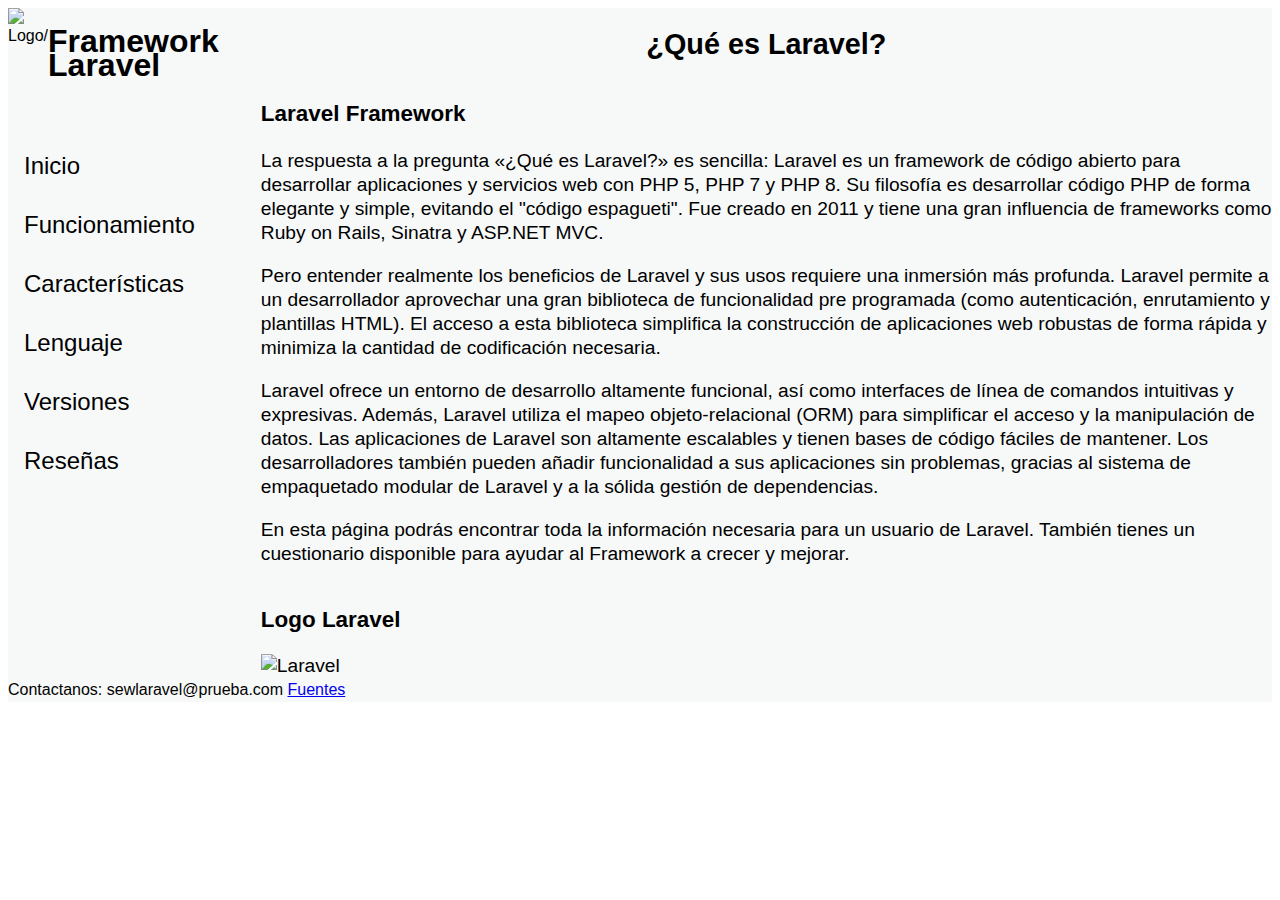
==== index.html @ 12976cb5 "Add files via upload" ====
<!DOCTYPE HTML>

<html lang="es">
<head>
    <!-- Datos que describen el documento -->
    <meta charset="UTF-8" />
    <meta name ="author" content ="Abel Busto Dopazo" />
    <meta name ="description" content ="Indice" />
    <meta name ="keywords" content ="Laravel, Framework"/>
    <meta name ="viewport" content ="width=device-width, initial-scale=1.0" />
    <title>Inicio</title>
    <link rel="stylesheet" type="text/css" href="estilo/estilo.css" />
	<link rel="stylesheet" type="text/css" href="estilo/layout.css" />
</head>

<body>
	<header>
		<h1> Framework Laravel </h1>
		<picture>
			<img src="multimedia/images/Logo.png" alt=Logo/>
		</picture>
	</header>
	
	<nav>
		<ul>
			<li><a title="inicio" href="index.html" accesskey="i" tabindex="1">Inicio</a></li>
			<li><a title="descripcion" href="funcionamiento.html" accesskey="d" tabindex="2">Funcionamiento</a></li>
			<li><a title="caracteristicas" href="caracteristicas.html" accesskey="c" tabindex="3">Características</a></li>
			<li><a title="lenguaje" href="lenguaje.html" accesskey="l" tabindex="4">Lenguaje</a></li>
			<li><a title="versiones" href="versiones.html" accesskey="v" tabindex="5">Versiones</a></li> 
			<li><a title="opinion"  href="opinion.html" accesskey="o" tabindex="6">Reseñas</a></li> 
		</ul>
	</nav>
	
	<article>
	
		<h2> ¿Qué es Laravel? </h2>
		
		<section>
			<h3>Laravel Framework</h3>
			<p> La respuesta a la pregunta «¿Qué es Laravel?» es sencilla: 
				Laravel es un framework de código abierto para desarrollar aplicaciones 
				y servicios web con PHP 5, PHP 7 y PHP 8. Su filosofía es desarrollar código PHP de forma elegante y simple, 
				evitando el "código espagueti". Fue creado en 2011 y tiene una gran influencia de frameworks como Ruby on Rails, Sinatra y ASP.NET MVC. </p>

			<p> Pero entender realmente los beneficios de Laravel y sus usos requiere una inmersión más profunda. 
				Laravel permite a un desarrollador aprovechar una gran biblioteca de funcionalidad pre programada 
				(como autenticación, enrutamiento y plantillas HTML). 
				El acceso a esta biblioteca simplifica la construcción de aplicaciones web robustas de forma rápida 
				y minimiza la cantidad de codificación necesaria.</p>
			<p>	Laravel ofrece un entorno de desarrollo altamente funcional, así como interfaces de línea de comandos 
				intuitivas y expresivas. Además, Laravel  utiliza el mapeo objeto-relacional (ORM) para simplificar el acceso y la manipulación de datos.			
				Las aplicaciones de Laravel son altamente escalables y tienen bases de código fáciles de mantener. 
				Los desarrolladores también pueden añadir funcionalidad a sus aplicaciones sin problemas, gracias al sistema de empaquetado modular de Laravel y a la sólida gestión de dependencias.</p>
				
			<p>	En esta página podrás encontrar toda la información necesaria para un usuario de Laravel.
				También tienes un cuestionario disponible para ayudar al Framework a crecer y mejorar. </p>
		</section>
		
		<section>
			<h3>Logo Laravel</h3>
			<img src="multimedia/images/Laravel.jpg" alt="Laravel"/>
		</section>
		
	</article>
	
    <footer>
		<a>Contactanos: sewlaravel@prueba.com</a>
		<a title="Fuentes" href="bibliografia.html">Fuentes</a>
    </footer>

</body>
</html>
---- estilo/estilo.css ----
/*Especificidad: 001*/
/************************
  Abel Busto Dopazo - UO284262
Descripción de estilos
************************/

nav ul li{
	text-decoration: none;
	padding: 1em;
}

nav ul{
	padding: 0;
	list-style:none;
}

article{
	font-size: 1.2em;
}

article h2{
	text-align: center;
}

body{
	line-height: 1.5em;
	font-family: Arial, Helvetica, sans-serif;
	font-size: 1em;
}

nav a:link {
    text-decoration:none;
}

nav, header, article, footer{
	background-color: #F7F9F9;
	color: black;
}
          
nav a:hover { 
	background: #D7DBDD; 
	color: inherit;
	padding: 1em 1em 1em 1em;
}  

table{
	display: inline-block;
	border-collapse: collapse;
	caption-side: bottom;
}

td, th, tr{
	border: black 1px solid;
	padding: 0.2em;
}

nav a{
	font-family:Arial, Helvetica, sans-serif;
	font-size: 1.5em;
	color: black;
	background-color: inherit;
}

article picture{
	object-fit:scale-down;
}

header{
	padding: 0em 3em 0em 0em;
}
---- estilo/layout.css ----
body {
  display: grid;
  grid-template-areas: 
    "h h h a a a a a a a a a a a a"
	"h h h a a a a a a a a a a a a"
	"n n n a a a a a a a a a a a a"
	"n n n a a a a a a a a a a a a"
	"n n n a a a a a a a a a a a a"
	"n n n a a a a a a a a a a a a"
	"n n n a a a a a a a a a a a a"
	"n n n a a a a a a a a a a a a"
	"n n n a a a a a a a a a a a a"
	"n n n a a a a a a a a a a a a"
	"n n n a a a a a a a a a a a a"
	"n n n a a a a a a a a a a a a"
	"n n n a a a a a a a a a a a a"
	"n n n a a a a a a a a a a a a"
	"n n n a a a a a a a a a a a a"
	"n n n a a a a a a a a a a a a"
	"n n n a a a a a a a a a a a a"
	"f f f f f f f f f f f f f f f";
  grid-template-columns: repeat(15,1fr);  
  
}

header{
	grid-area: h;
	display: grid;
  	grid-template-areas:
		"p p h1 h1 h1 h1"
		"p p h1 h1 h1 h1";
}

nav {
  grid-area: n;
}
article {
  grid-area: a;
  display: grid;
  grid-template-areas: 
  		"h1 h1 h1 h1 h1 h1 h1 h1 h1 h1 h1 h1"
		"s  s  s  s  s  s  s  s  s  s  s  s "
		"s  s  s  s  s  s  s  s  s  s  s  s "
		"s  s  s  s  s  s  s  s  s  s  s  s "
		"s  s  s  s  s  s  s  s  s  s  s  s "
		"s  s  s  s  s  s  s  s  s  s  s  s "
		"s  s  s  s  s  s  s  s  s  s  s  s "
		"s  s  s  s  s  s  s  s  s  s  s  s "
		"s  s  s  s  s  s  s  s  s  s  s  s "
		"s  s  s  s  s  s  s  s  s  s  s  s "
		"s  s  s  s  s  s  s  s  s  s  s  s "
		"s  s  s  s  s  s  s  s  s  s  s  s "
		"s  s  s  s  s  s  s  s  s  s  s  s "
		"s  s  s  s  s  s  s  s  s  s  s  s "
		"s  s  s  s  s  s  s  s  s  s  s  s "
		"p  p  p  p  p  p  p  p  p  p  p  p "
		"p  p  p  p  p  p  p  p  p  p  p  p "
		"p  p  p  p  p  p  p  p  p  p  p  p ";
	grid-template-columns: repeat(12,1fr); 	

}

header h1{
	grid-area: h1;
}

header picture{
	grid-area: p;
}

article h2{
	grid-area: h1;
}

article section:last-of-type{
	grid-area: p;
}

article section{
	grid-area: s;
}

footer {
  grid-area: f;
}
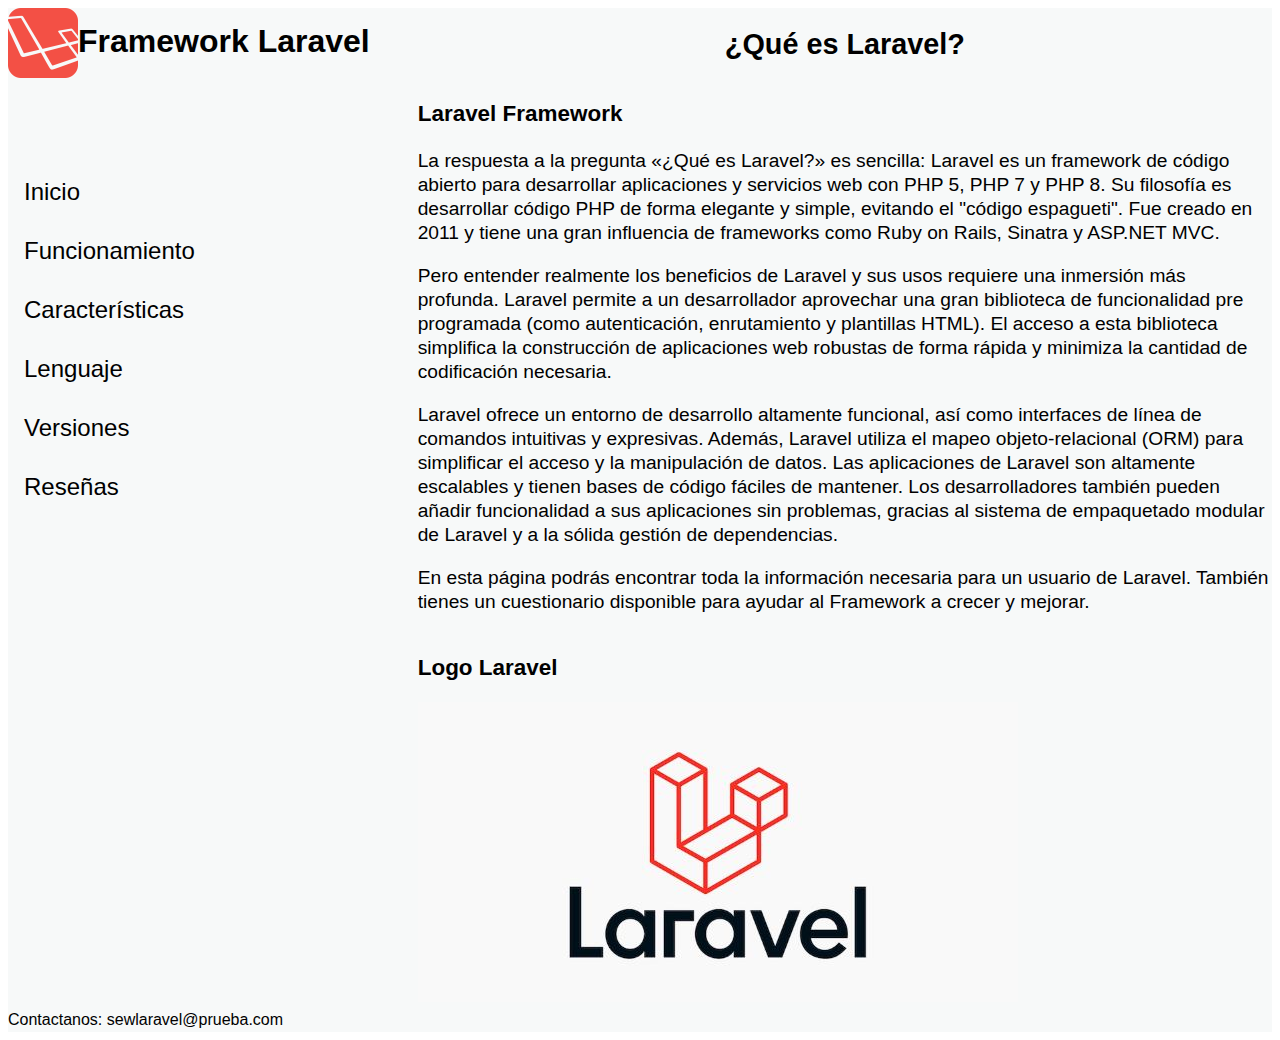
==== commit 1f6495e3: "Add files via upload" ====
--- a/index.html
+++ b/index.html
@@ -59,14 +59,15 @@
 		
 		<section>
 			<h3>Logo Laravel</h3>
-			<img src="multimedia/images/Laravel.jpg" alt="Laravel"/>
+			<picture>
+				<img src="multimedia/images/Laravel.jpg" alt="Laravel"/>
+			</picture>
 		</section>
 		
 	</article>
 	
     <footer>
 		<a>Contactanos: sewlaravel@prueba.com</a>
-		<a title="Fuentes" href="bibliografia.html">Fuentes</a>
     </footer>
 
 </body>
--- a/estilo/layout.css
+++ b/estilo/layout.css
@@ -19,7 +19,6 @@
 	"n n n a a a a a a a a a a a a"
 	"n n n a a a a a a a a a a a a"
 	"f f f f f f f f f f f f f f f";
-  grid-template-columns: repeat(15,1fr);  
   
 }
 
@@ -56,7 +55,7 @@
 		"p  p  p  p  p  p  p  p  p  p  p  p "
 		"p  p  p  p  p  p  p  p  p  p  p  p "
 		"p  p  p  p  p  p  p  p  p  p  p  p ";
-	grid-template-columns: repeat(12,1fr); 	
+	grid-template-columns: repeat(12,2fr); 	
 
 }
 
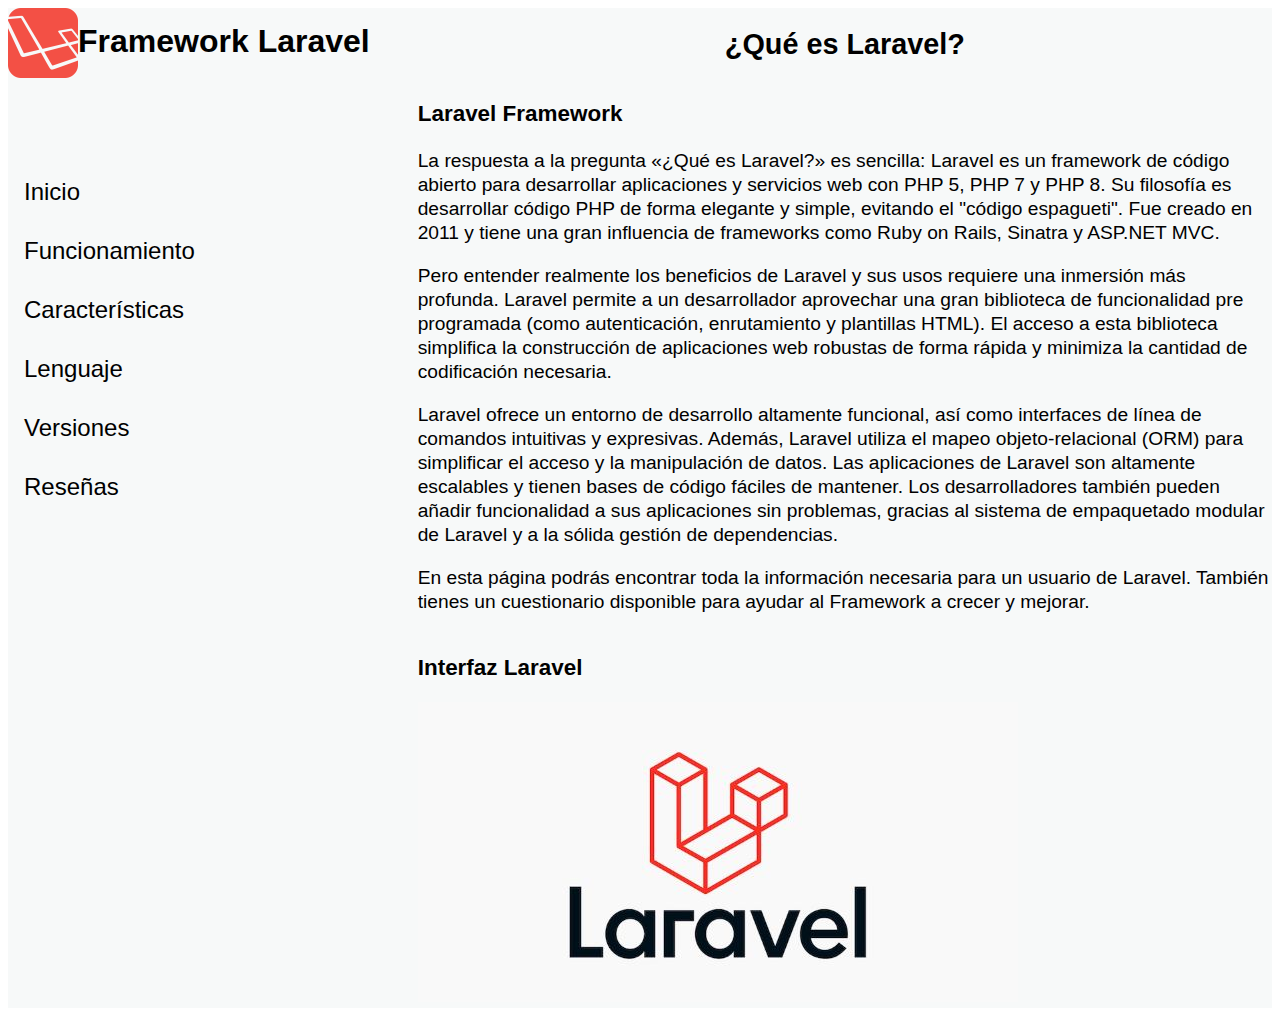
==== commit 2003457d: "Add files via upload" ====
--- a/index.html
+++ b/index.html
@@ -58,17 +58,17 @@
 		</section>
 		
 		<section>
-			<h3>Logo Laravel</h3>
+			<h3>Interfaz Laravel</h3>
 			<picture>
+				<source media="(min-width: 800px)" srcset="multimedia/images/Laravel.jpg">
+				<source media="(max-width: 799px)" srcset="multimedia/images/LaravelMedium.jpg">	
+				<source media="(min-width: 550px)" srcset="multimedia/images/LaravelMedium.jpg">
+				<source media="(max-width: 549px)" srcset="multimedia/images/LaravelSmall.jpg">
 				<img src="multimedia/images/Laravel.jpg" alt="Laravel"/>
 			</picture>
 		</section>
 		
 	</article>
-	
-    <footer>
-		<a>Contactanos: sewlaravel@prueba.com</a>
-    </footer>
 
 </body>
 </html>--- a/estilo/layout.css
+++ b/estilo/layout.css
@@ -33,6 +33,7 @@
 nav {
   grid-area: n;
 }
+
 article {
   grid-area: a;
   display: grid;
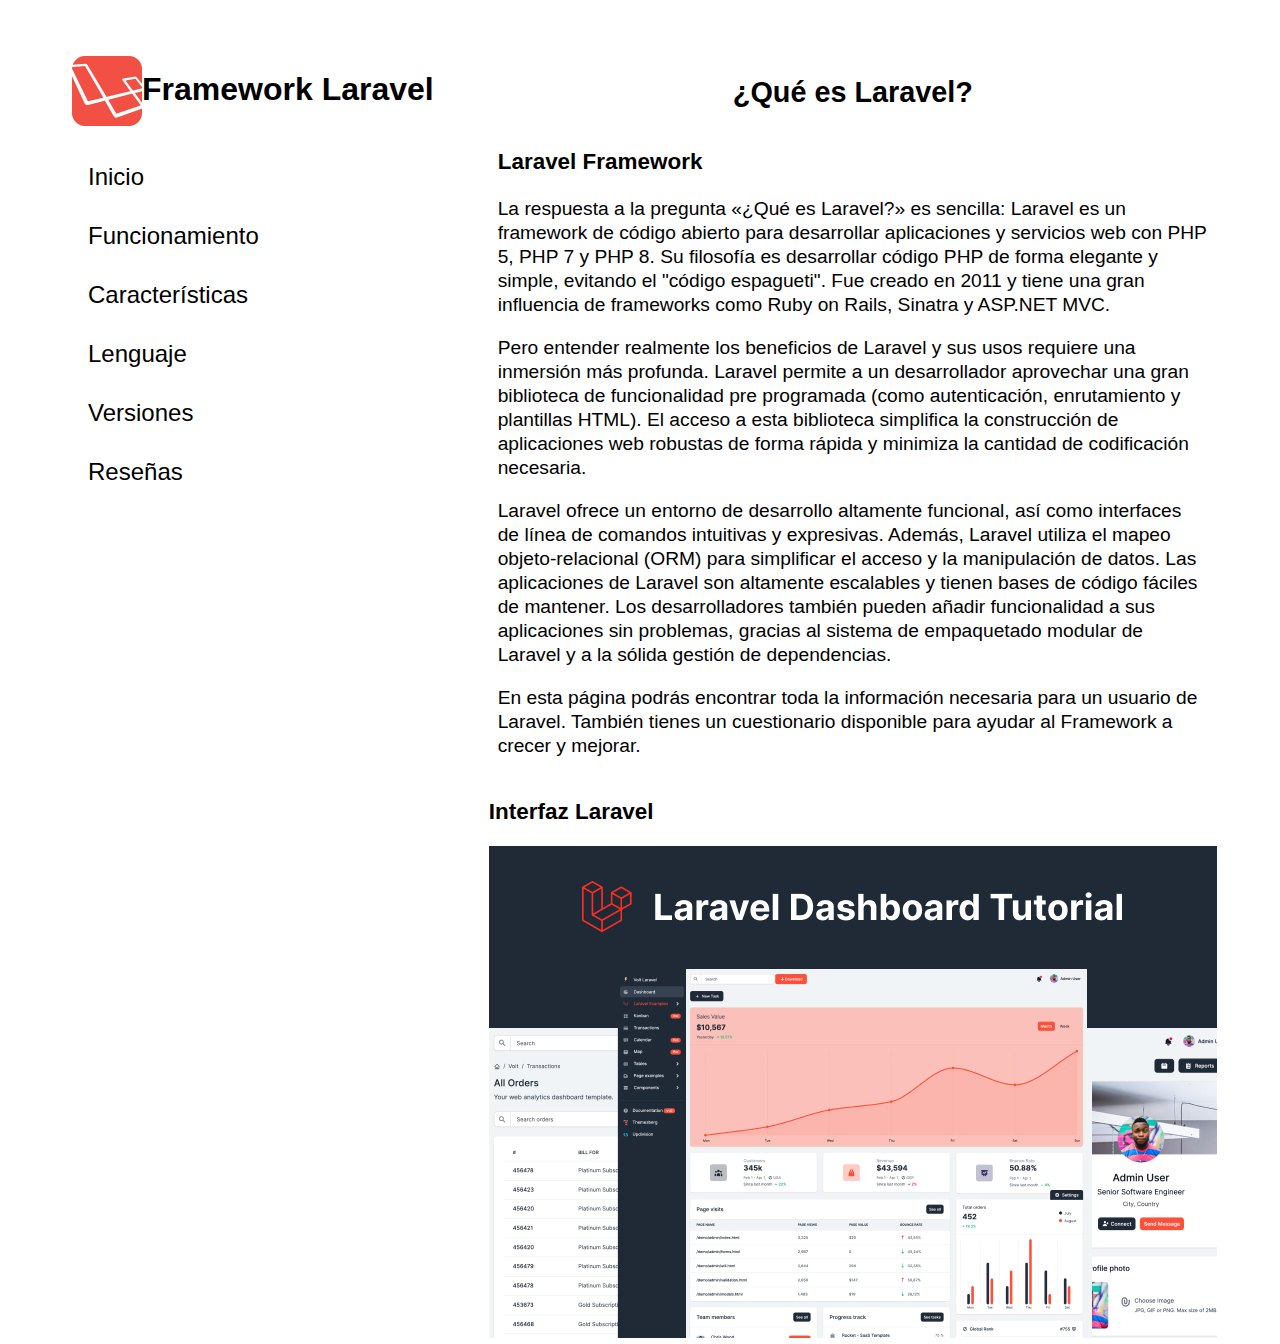
==== commit 31459038: "Add files via upload" ====
--- a/index.html
+++ b/index.html
@@ -32,7 +32,7 @@
 		</ul>
 	</nav>
 	
-	<article>
+	<main>
 	
 		<h2> ¿Qué es Laravel? </h2>
 		
@@ -68,7 +68,7 @@
 			</picture>
 		</section>
 		
-	</article>
+	</main>
 
 </body>
 </html>--- a/estilo/estilo.css
+++ b/estilo/estilo.css
@@ -1,71 +1,80 @@
-/*Especificidad: 001*/
 /************************
   Abel Busto Dopazo - UO284262
 Descripción de estilos
 ************************/
 
+/*Selector specificity (0,0,1)*/
+body{
+	line-height: 1.5em;
+	font-family: Arial, Helvetica, sans-serif;
+	font-size: 1em;
+	padding: 3em 5% 1em 5%;
+	background-color: white;
+	color: black;
+}
+
+/*Selector specificity (0,0,1)*/
+header{
+	padding: 0em 3em 0em 0em;
+}
+
+/*Selector specificity (0,0,2)*/
+nav a{
+	font-family:Arial, Helvetica, sans-serif;
+	font-size: 1.5em;
+	color: black;
+	/*la propiedad background-color es heredada desde body*/
+}
+
+/*Selector specificity (0,1,2)*/
+nav a:link {
+    text-decoration:none;
+}
+
+/*Selector specificity (0,1,2)*/
+nav a:hover { 
+	background: #D7DBDD; 
+	/*la propiedad color es heredada desde body*/
+	padding: 1em 1em 1em 1em;
+}  
+
+/*Selector specificity (0,0,2)*/
+nav ul{
+	padding: 0;
+	list-style:none;
+}
+
+/*Selector specificity (0,0,3)*/
 nav ul li{
 	text-decoration: none;
 	padding: 1em;
 }
 
-nav ul{
-	padding: 0;
-	list-style:none;
-}
-
-article{
+/*Selector specificity (0,0,1)*/
+main{
 	font-size: 1.2em;
 }
 
-article h2{
-	text-align: center;
+/*Selector specificity (0,0,2)*/
+main picture{
+	object-fit:scale-down;
 }
 
-body{
-	line-height: 1.5em;
-	font-family: Arial, Helvetica, sans-serif;
-	font-size: 1em;
-}
-
-nav a:link {
-    text-decoration:none;
-}
-
-nav, header, article, footer{
-	background-color: #F7F9F9;
-	color: black;
-}
-          
-nav a:hover { 
-	background: #D7DBDD; 
-	color: inherit;
-	padding: 1em 1em 1em 1em;
-}  
-
+/*Selector specificity (0,0,1)*/
 table{
 	display: inline-block;
 	border-collapse: collapse;
 	caption-side: bottom;
 }
 
+/*Selector specificity (0,0,1)*/
 td, th, tr{
 	border: black 1px solid;
 	padding: 0.2em;
 }
 
-nav a{
-	font-family:Arial, Helvetica, sans-serif;
-	font-size: 1.5em;
-	color: black;
-	background-color: inherit;
+/*Selector specificity (0,0,2)*/
+form textarea{
+	resize: none;
 }
 
-article picture{
-	object-fit:scale-down;
-}
-
-header{
-	padding: 0em 3em 0em 0em;
-}
-
--- a/estilo/layout.css
+++ b/estilo/layout.css
@@ -1,85 +1,67 @@
+/************************
+  Abel Busto Dopazo - UO284262
+Descripción de estilos
+************************/
+
+/*Selector specificity (0,0,1)*/
 body {
   display: grid;
   grid-template-areas: 
-    "h h h a a a a a a a a a a a a"
-	"h h h a a a a a a a a a a a a"
-	"n n n a a a a a a a a a a a a"
-	"n n n a a a a a a a a a a a a"
-	"n n n a a a a a a a a a a a a"
-	"n n n a a a a a a a a a a a a"
-	"n n n a a a a a a a a a a a a"
-	"n n n a a a a a a a a a a a a"
-	"n n n a a a a a a a a a a a a"
-	"n n n a a a a a a a a a a a a"
-	"n n n a a a a a a a a a a a a"
-	"n n n a a a a a a a a a a a a"
-	"n n n a a a a a a a a a a a a"
-	"n n n a a a a a a a a a a a a"
-	"n n n a a a a a a a a a a a a"
-	"n n n a a a a a a a a a a a a"
-	"n n n a a a a a a a a a a a a"
-	"f f f f f f f f f f f f f f f";
-  
+    "h a"
+	"n a";
+  grid-template-rows: 0.1fr;
+  column-gap: 1em;
 }
 
+/*Selector specificity (0,0,1)*/
 header{
 	grid-area: h;
 	display: grid;
   	grid-template-areas:
-		"p p h1 h1 h1 h1"
-		"p p h1 h1 h1 h1";
+		"p h1"
+		"p h1";
 }
 
+/*Selector specificity (0,0,2)*/
+header h1{
+	grid-area: h1;
+}
+
+/*Selector specificity (0,0,2)*/
+header picture{
+	grid-area: p;
+}
+
+/*Selector specificity (0,0,1)*/
 nav {
   grid-area: n;
 }
 
-article {
+/*Selector specificity (0,0,1)*/
+main {
   grid-area: a;
   display: grid;
   grid-template-areas: 
-  		"h1 h1 h1 h1 h1 h1 h1 h1 h1 h1 h1 h1"
-		"s  s  s  s  s  s  s  s  s  s  s  s "
-		"s  s  s  s  s  s  s  s  s  s  s  s "
-		"s  s  s  s  s  s  s  s  s  s  s  s "
-		"s  s  s  s  s  s  s  s  s  s  s  s "
-		"s  s  s  s  s  s  s  s  s  s  s  s "
-		"s  s  s  s  s  s  s  s  s  s  s  s "
-		"s  s  s  s  s  s  s  s  s  s  s  s "
-		"s  s  s  s  s  s  s  s  s  s  s  s "
-		"s  s  s  s  s  s  s  s  s  s  s  s "
-		"s  s  s  s  s  s  s  s  s  s  s  s "
-		"s  s  s  s  s  s  s  s  s  s  s  s "
-		"s  s  s  s  s  s  s  s  s  s  s  s "
-		"s  s  s  s  s  s  s  s  s  s  s  s "
-		"s  s  s  s  s  s  s  s  s  s  s  s "
-		"p  p  p  p  p  p  p  p  p  p  p  p "
-		"p  p  p  p  p  p  p  p  p  p  p  p "
-		"p  p  p  p  p  p  p  p  p  p  p  p ";
-	grid-template-columns: repeat(12,2fr); 	
+  		"h1 h1"
+		"s s"
+		"p p";
+  grid-template-columns: repeat(2,1fr); 	
 
 }
 
-header h1{
+/*Selector specificity (0,0,2)*/
+main h2{
 	grid-area: h1;
+	justify-self: center;
 }
 
-header picture{
+/*Selector specificity (0,0,2)*/
+main section{
+	grid-area: s;
+	justify-self: center;
+}
+
+/*Selector specificity (0,1,2)*/
+main section:last-of-type{
 	grid-area: p;
 }
-
-article h2{
-	grid-area: h1;
-}
-
-article section:last-of-type{
-	grid-area: p;
-}
-
-article section{
-	grid-area: s;
-}
-
-footer {
-  grid-area: f;
-}